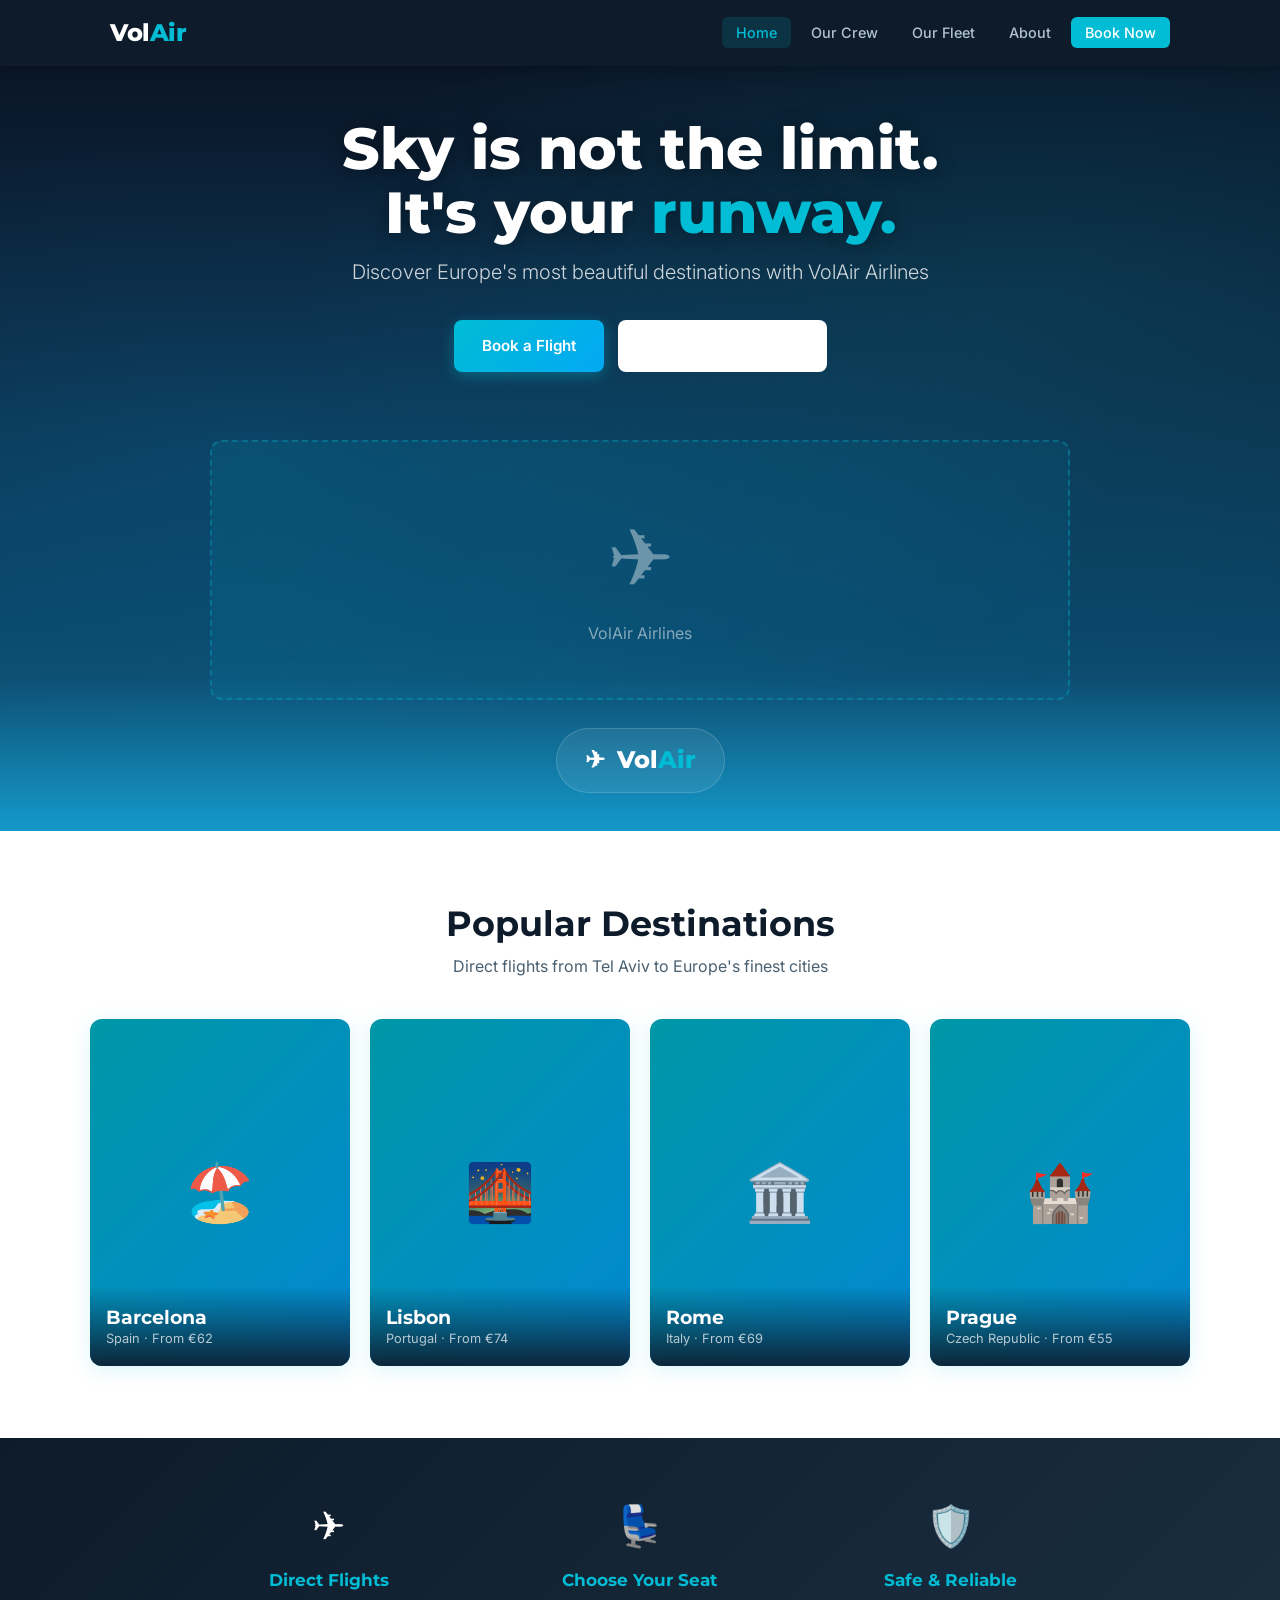
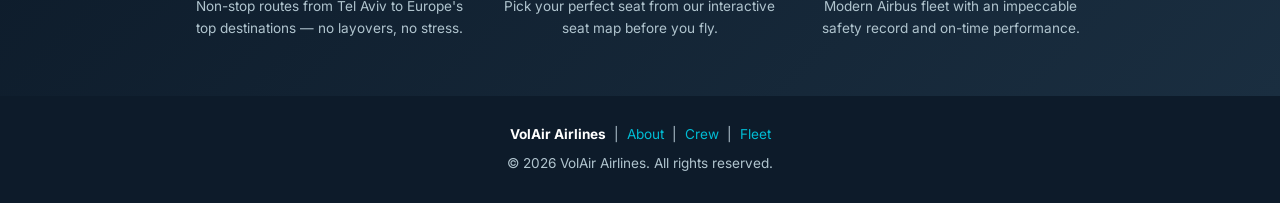
==== index.html @ 906c39c1 "Initial commit — VolAir Airlines web app Complete multi-page airline booking app: - index.html: home" ====
<!DOCTYPE html>
<html lang="en">
<head>
  <meta charset="UTF-8">
  <meta name="viewport" content="width=device-width, initial-scale=1.0">
  <title>VolAir Airlines — Fly Smart, Fly Free</title>
  <link rel="stylesheet" href="css/style.css">
</head>
<body data-page="index">

  <!-- HEADER -->
  <header class="site-header">
    <nav class="nav-inner">
      <a class="nav-logo" href="index.html">Vol<span>Air</span></a>
      <button class="nav-toggle" aria-label="Toggle menu">
        <span></span><span></span><span></span>
      </button>
      <ul class="nav-links">
        <li><a href="index.html" class="active">Home</a></li>
        <li><a href="crew.html">Our Crew</a></li>
        <li><a href="fleet.html">Our Fleet</a></li>
        <li><a href="about.html">About</a></li>
        <li><a href="flights.html" class="nav-book-btn">Book Now</a></li>
      </ul>
    </nav>
  </header>

  <main>
    <!-- HERO -->
    <section class="hero">
      <div class="hero-sky"></div>
      <div class="hero-clouds"></div>

      <div class="hero-content">
        <h1 class="hero-tagline">Sky is not the limit.<br>It's your <span class="accent">runway.</span></h1>
        <p class="hero-slogan">Discover Europe's most beautiful destinations with VolAir Airlines</p>
        <div class="hero-cta">
          <a href="flights.html" class="btn btn-primary">Book a Flight</a>
          <a href="#destinations" class="btn btn-secondary" style="border-color:rgba(255,255,255,0.4);color:#fff;">Explore Destinations</a>
        </div>
      </div>

      <!-- Hero plane image -->
      <div class="hero-plane-wrap">
        <img
          src="images/hero-plane.jpg"
          alt="VolAir Airlines aircraft in flight"
          class="hero-plane-img"
          onerror="this.style.display='none'; this.nextElementSibling.style.display='flex';"
        >
        <div class="hero-plane-placeholder" style="display:none;">
          <span>✈</span>
          <p style="font-size:1rem; color:rgba(255,255,255,0.5);">VolAir Airlines</p>
        </div>
      </div>

      <!-- Logo below plane -->
      <div class="hero-logo-wrap">
        <img
          src="images/logo.png"
          alt="VolAir Airlines logo"
          class="hero-logo-img"
          onerror="this.style.display='none'; this.nextElementSibling.style.display='inline-flex';"
        >
        <div class="hero-logo-placeholder" style="display:none;">
          <span>✈</span>
          <span>Vol<span class="logo-dot">Air</span></span>
        </div>
      </div>
    </section>

    <!-- DESTINATIONS -->
    <section class="destinations" id="destinations">
      <h2>Popular Destinations</h2>
      <p class="subtitle">Direct flights from Tel Aviv to Europe's finest cities</p>
      <div class="dest-grid">

        <!-- Barcelona -->
        <a href="flights.html" class="dest-card" data-dest="Barcelona">
          <img
            src="images/barcelona.jpg"
            alt="Barcelona, Spain"
            class="dest-img"
            onerror="this.style.display='none'; this.nextElementSibling.style.display='flex';"
          >
          <div class="dest-placeholder" style="display:none;">🏖️</div>
          <div class="dest-info">
            <h3>Barcelona</h3>
            <p>Spain · From €62</p>
          </div>
          <div class="dest-overlay">Book Now</div>
        </a>

        <!-- Lisbon -->
        <a href="flights.html" class="dest-card" data-dest="Lisbon">
          <img
            src="images/lisbon.jpg"
            alt="Lisbon, Portugal"
            class="dest-img"
            onerror="this.style.display='none'; this.nextElementSibling.style.display='flex';"
          >
          <div class="dest-placeholder" style="display:none;">🌉</div>
          <div class="dest-info">
            <h3>Lisbon</h3>
            <p>Portugal · From €74</p>
          </div>
          <div class="dest-overlay">Book Now</div>
        </a>

        <!-- Rome -->
        <a href="flights.html" class="dest-card" data-dest="Rome">
          <img
            src="images/rome.jpg"
            alt="Rome, Italy"
            class="dest-img"
            onerror="this.style.display='none'; this.nextElementSibling.style.display='flex';"
          >
          <div class="dest-placeholder" style="display:none;">🏛️</div>
          <div class="dest-info">
            <h3>Rome</h3>
            <p>Italy · From €69</p>
          </div>
          <div class="dest-overlay">Book Now</div>
        </a>

        <!-- Prague -->
        <a href="flights.html" class="dest-card" data-dest="Prague">
          <img
            src="images/prague.jpg"
            alt="Prague, Czech Republic"
            class="dest-img"
            onerror="this.style.display='none'; this.nextElementSibling.style.display='flex';"
          >
          <div class="dest-placeholder" style="display:none;">🏰</div>
          <div class="dest-info">
            <h3>Prague</h3>
            <p>Czech Republic · From €55</p>
          </div>
          <div class="dest-overlay">Book Now</div>
        </a>

      </div>
    </section>

    <!-- HIGHLIGHTS -->
    <section class="highlights">
      <div class="highlights-grid">
        <div class="highlight-item">
          <div class="highlight-icon">✈</div>
          <h3>Direct Flights</h3>
          <p>Non-stop routes from Tel Aviv to Europe's top destinations — no layovers, no stress.</p>
        </div>
        <div class="highlight-item">
          <div class="highlight-icon">💺</div>
          <h3>Choose Your Seat</h3>
          <p>Pick your perfect seat from our interactive seat map before you fly.</p>
        </div>
        <div class="highlight-item">
          <div class="highlight-icon">🛡️</div>
          <h3>Safe &amp; Reliable</h3>
          <p>Modern Airbus fleet with an impeccable safety record and on-time performance.</p>
        </div>
      </div>
    </section>
  </main>

  <!-- FOOTER -->
  <footer class="site-footer">
    <p><strong>VolAir Airlines</strong> &nbsp;|&nbsp; <a href="about.html">About</a> &nbsp;|&nbsp; <a href="crew.html">Crew</a> &nbsp;|&nbsp; <a href="fleet.html">Fleet</a></p>
    <p style="margin-top:8px;">© 2026 VolAir Airlines. All rights reserved.</p>
  </footer>

  <script src="js/app.js"></script>
</body>
</html>
---- css/style.css ----
/* ===========================
   VolAir Airlines — style.css
   =========================== */

/* ---------- Google Fonts ---------- */
@import url('https://fonts.googleapis.com/css2?family=Inter:wght@300;400;500;600&family=Montserrat:wght@600;700;800&display=swap');

/* ---------- CSS Variables ---------- */
:root {
  --turquoise: #00BCD4;
  --turquoise-dark: #0097A7;
  --lime: #8BC34A;
  --lime-dark: #689F38;
  --sky: #03A9F4;
  --sky-dark: #0288D1;
  --dark: #0D1B2A;
  --dark-2: #1A2E40;
  --mid: #4A6070;
  --light: #F0FAFF;
  --white: #FFFFFF;
  --grey: #E8F4F8;
  --grey-dark: #B0C4CE;
  --red: #E53935;
  --red-light: #FFCDD2;
  --green: #4CAF50;
  --green-light: #C8E6C9;
  --shadow: 0 4px 20px rgba(0,188,212,0.15);
  --shadow-lg: 0 8px 40px rgba(13,27,42,0.18);
  --radius: 12px;
  --radius-sm: 8px;
  --transition: 0.25s ease;
}

/* ---------- Reset & Base ---------- */
*, *::before, *::after { box-sizing: border-box; margin: 0; padding: 0; }

html { scroll-behavior: smooth; }

body {
  font-family: 'Inter', sans-serif;
  background: var(--light);
  color: var(--dark);
  line-height: 1.6;
  min-height: 100vh;
  display: flex;
  flex-direction: column;
}

main { flex: 1; }

h1, h2, h3, h4 {
  font-family: 'Montserrat', sans-serif;
  line-height: 1.2;
}

a { color: inherit; text-decoration: none; }

img {
  max-width: 100%;
  height: auto;
  display: block;
}

/* ---------- Utility ---------- */
.container {
  max-width: 1100px;
  margin: 0 auto;
  padding: 0 20px;
}

.sr-only {
  position: absolute;
  width: 1px;
  height: 1px;
  overflow: hidden;
  clip: rect(0,0,0,0);
}

/* ---------- Buttons ---------- */
.btn {
  display: inline-flex;
  align-items: center;
  justify-content: center;
  gap: 8px;
  padding: 12px 28px;
  border: none;
  border-radius: var(--radius-sm);
  font-family: 'Inter', sans-serif;
  font-size: 0.95rem;
  font-weight: 600;
  cursor: pointer;
  transition: all var(--transition);
  text-decoration: none;
}

.btn-primary {
  background: linear-gradient(135deg, var(--turquoise), var(--sky));
  color: var(--white);
  box-shadow: 0 4px 14px rgba(0,188,212,0.35);
}
.btn-primary:hover {
  transform: translateY(-2px);
  box-shadow: 0 6px 20px rgba(0,188,212,0.45);
}

.btn-secondary {
  background: var(--white);
  color: var(--turquoise);
  border: 2px solid var(--turquoise);
}
.btn-secondary:hover {
  background: var(--turquoise);
  color: var(--white);
}

.btn-lime {
  background: linear-gradient(135deg, var(--lime), #A5D65A);
  color: var(--white);
  box-shadow: 0 4px 14px rgba(139,195,74,0.35);
}
.btn-lime:hover {
  transform: translateY(-2px);
  box-shadow: 0 6px 20px rgba(139,195,74,0.45);
}

.btn-outline {
  background: transparent;
  color: var(--dark);
  border: 2px solid var(--grey-dark);
}
.btn-outline:hover {
  border-color: var(--turquoise);
  color: var(--turquoise);
}

.btn:disabled {
  opacity: 0.5;
  cursor: not-allowed;
  transform: none !important;
}

/* ---------- Header / Nav ---------- */
.site-header {
  background: var(--dark);
  position: sticky;
  top: 0;
  z-index: 100;
  box-shadow: 0 2px 12px rgba(0,0,0,0.3);
}

.nav-inner {
  display: flex;
  align-items: center;
  justify-content: space-between;
  padding: 14px 20px;
  max-width: 1100px;
  margin: 0 auto;
}

.nav-logo {
  font-family: 'Montserrat', sans-serif;
  font-size: 1.5rem;
  font-weight: 800;
  color: var(--white);
  letter-spacing: -0.5px;
}
.nav-logo span { color: var(--turquoise); }

.nav-links {
  display: flex;
  list-style: none;
  gap: 6px;
}
.nav-links a {
  color: var(--grey-dark);
  font-size: 0.9rem;
  font-weight: 500;
  padding: 7px 14px;
  border-radius: 6px;
  transition: all var(--transition);
}
.nav-links a:hover, .nav-links a.active {
  background: rgba(0,188,212,0.15);
  color: var(--turquoise);
}

.nav-book-btn {
  background: var(--turquoise);
  color: var(--white) !important;
  border-radius: 6px;
}
.nav-book-btn:hover {
  background: var(--turquoise-dark) !important;
  color: var(--white) !important;
}

/* Hamburger */
.nav-toggle {
  display: none;
  flex-direction: column;
  gap: 5px;
  cursor: pointer;
  padding: 6px;
  background: none;
  border: none;
}
.nav-toggle span {
  display: block;
  width: 24px;
  height: 2px;
  background: var(--white);
  border-radius: 2px;
  transition: all var(--transition);
}

@media (max-width: 768px) {
  .nav-toggle { display: flex; }
  .nav-links {
    display: none;
    flex-direction: column;
    position: absolute;
    top: 60px;
    left: 0; right: 0;
    background: var(--dark-2);
    padding: 16px 20px;
    gap: 4px;
  }
  .nav-links.open { display: flex; }
  .nav-links a { display: block; padding: 10px 14px; }
}

/* ---------- Footer ---------- */
.site-footer {
  background: var(--dark);
  color: var(--grey-dark);
  text-align: center;
  padding: 28px 20px;
  font-size: 0.85rem;
  margin-top: auto;
}
.site-footer a { color: var(--turquoise); }
.site-footer strong { color: var(--white); }

/* ---------- Page Header Banner ---------- */
.page-banner {
  background: linear-gradient(135deg, var(--dark) 0%, var(--dark-2) 60%, #0a2540 100%);
  padding: 48px 20px;
  text-align: center;
  color: var(--white);
  position: relative;
  overflow: hidden;
}
.page-banner::before {
  content: '';
  position: absolute;
  inset: 0;
  background: linear-gradient(135deg, rgba(0,188,212,0.1), rgba(3,169,244,0.08));
}
.page-banner h1 {
  font-size: clamp(1.8rem, 4vw, 2.8rem);
  position: relative;
}
.page-banner p {
  color: var(--grey-dark);
  margin-top: 8px;
  position: relative;
}

/* ---------- Breadcrumb ---------- */
.breadcrumb {
  display: flex;
  align-items: center;
  gap: 8px;
  padding: 14px 20px;
  max-width: 1100px;
  margin: 0 auto;
  font-size: 0.85rem;
  color: var(--mid);
}
.breadcrumb a { color: var(--turquoise); }
.breadcrumb .sep { color: var(--grey-dark); }

/* ---------- Card ---------- */
.card {
  background: var(--white);
  border-radius: var(--radius);
  box-shadow: var(--shadow);
  overflow: hidden;
}

/* ---------- Form Elements ---------- */
.form-group {
  display: flex;
  flex-direction: column;
  gap: 6px;
}
.form-group label {
  font-size: 0.85rem;
  font-weight: 600;
  color: var(--mid);
  text-transform: uppercase;
  letter-spacing: 0.5px;
}
.form-group input,
.form-group select {
  padding: 11px 14px;
  border: 2px solid var(--grey);
  border-radius: var(--radius-sm);
  font-family: 'Inter', sans-serif;
  font-size: 0.95rem;
  color: var(--dark);
  background: var(--white);
  transition: border-color var(--transition);
  width: 100%;
}
.form-group input:focus,
.form-group select:focus {
  outline: none;
  border-color: var(--turquoise);
  box-shadow: 0 0 0 3px rgba(0,188,212,0.12);
}

/* ---------- Progress Steps ---------- */
.progress-steps {
  display: flex;
  align-items: center;
  justify-content: center;
  padding: 20px;
  gap: 0;
  overflow-x: auto;
}
.step {
  display: flex;
  flex-direction: column;
  align-items: center;
  gap: 6px;
  min-width: 70px;
}
.step-dot {
  width: 32px;
  height: 32px;
  border-radius: 50%;
  background: var(--grey);
  color: var(--mid);
  display: flex;
  align-items: center;
  justify-content: center;
  font-size: 0.8rem;
  font-weight: 700;
  border: 2px solid var(--grey-dark);
  transition: all var(--transition);
}
.step.active .step-dot {
  background: var(--turquoise);
  color: var(--white);
  border-color: var(--turquoise);
  box-shadow: 0 0 0 4px rgba(0,188,212,0.2);
}
.step.done .step-dot {
  background: var(--lime);
  color: var(--white);
  border-color: var(--lime);
}
.step-label {
  font-size: 0.72rem;
  font-weight: 600;
  color: var(--mid);
  text-align: center;
  white-space: nowrap;
}
.step.active .step-label { color: var(--turquoise); }
.step.done .step-label { color: var(--lime-dark); }
.step-line {
  flex: 1;
  height: 2px;
  background: var(--grey);
  min-width: 20px;
  max-width: 60px;
  margin-bottom: 22px;
}
.step-line.done { background: var(--lime); }

/* ======================================
   INDEX PAGE
   ====================================== */

/* Hero */
.hero {
  position: relative;
  min-height: 85vh;
  display: flex;
  flex-direction: column;
  align-items: center;
  justify-content: center;
  overflow: hidden;
  background: linear-gradient(180deg, #0a1628 0%, #0d2b45 40%, #0a4a6e 80%, #0693C7 100%);
}

.hero-sky {
  position: absolute;
  inset: 0;
  background:
    radial-gradient(ellipse at 20% 50%, rgba(3,169,244,0.15) 0%, transparent 60%),
    radial-gradient(ellipse at 80% 30%, rgba(0,188,212,0.12) 0%, transparent 50%);
}

.hero-clouds {
  position: absolute;
  bottom: 0;
  left: 0; right: 0;
  height: 200px;
  background: linear-gradient(to top, rgba(255,255,255,0.06) 0%, transparent 100%);
}

.hero-content {
  position: relative;
  z-index: 2;
  text-align: center;
  padding: 40px 20px 20px;
}

.hero-tagline {
  font-family: 'Montserrat', sans-serif;
  font-size: clamp(2rem, 5vw, 3.6rem);
  font-weight: 800;
  color: var(--white);
  line-height: 1.1;
  text-shadow: 0 2px 20px rgba(0,0,0,0.4);
  margin-bottom: 12px;
}
.hero-tagline .accent { color: var(--turquoise); }

.hero-slogan {
  font-size: clamp(1rem, 2vw, 1.25rem);
  color: rgba(255,255,255,0.8);
  margin-bottom: 32px;
  font-weight: 300;
}

.hero-plane-wrap {
  position: relative;
  z-index: 2;
  width: 100%;
  max-width: 900px;
  margin: 0 auto;
  padding: 0 20px;
}

.hero-plane-img {
  width: 100%;
  max-height: 320px;
  object-fit: contain;
  filter: drop-shadow(0 20px 60px rgba(0,0,0,0.5));
  animation: float 6s ease-in-out infinite;
}

/* Placeholder when no image */
.hero-plane-placeholder {
  width: 100%;
  height: 260px;
  display: flex;
  flex-direction: column;
  align-items: center;
  justify-content: center;
  background: linear-gradient(135deg, rgba(0,188,212,0.1), rgba(3,169,244,0.05));
  border: 2px dashed rgba(0,188,212,0.3);
  border-radius: var(--radius);
  color: rgba(255,255,255,0.4);
  font-size: 5rem;
}

@keyframes float {
  0%, 100% { transform: translateY(0px); }
  50% { transform: translateY(-14px); }
}

.hero-logo-wrap {
  position: relative;
  z-index: 2;
  padding: 28px 20px;
  text-align: center;
}

.hero-logo-img {
  height: 70px;
  object-fit: contain;
  margin: 0 auto;
  filter: drop-shadow(0 4px 12px rgba(0,0,0,0.3));
}

.hero-logo-placeholder {
  display: inline-flex;
  align-items: center;
  gap: 12px;
  background: rgba(255,255,255,0.08);
  border: 1px solid rgba(255,255,255,0.15);
  border-radius: 50px;
  padding: 12px 28px;
  color: var(--white);
  font-family: 'Montserrat', sans-serif;
  font-size: 1.5rem;
  font-weight: 800;
}
.hero-logo-placeholder .logo-dot { color: var(--turquoise); }

.hero-cta {
  position: relative;
  z-index: 2;
  padding-bottom: 48px;
  display: flex;
  gap: 14px;
  flex-wrap: wrap;
  justify-content: center;
}

/* Destinations */
.destinations {
  padding: 72px 20px;
  background: var(--white);
}
.destinations h2 {
  text-align: center;
  font-size: clamp(1.6rem, 3vw, 2.2rem);
  margin-bottom: 8px;
}
.destinations .subtitle {
  text-align: center;
  color: var(--mid);
  margin-bottom: 40px;
}

.dest-grid {
  display: grid;
  grid-template-columns: repeat(4, 1fr);
  gap: 20px;
  max-width: 1100px;
  margin: 0 auto;
}

.dest-card {
  position: relative;
  border-radius: var(--radius);
  overflow: hidden;
  aspect-ratio: 3/4;
  cursor: pointer;
  transition: transform var(--transition);
  box-shadow: var(--shadow);
}
.dest-card:hover { transform: translateY(-6px) scale(1.02); }
.dest-card:hover .dest-overlay { opacity: 1; }

.dest-img {
  width: 100%;
  height: 100%;
  object-fit: cover;
  transition: transform 0.4s ease;
}
.dest-card:hover .dest-img { transform: scale(1.08); }

.dest-placeholder {
  width: 100%;
  height: 100%;
  display: flex;
  flex-direction: column;
  align-items: center;
  justify-content: center;
  gap: 12px;
  font-size: 3.5rem;
  background: linear-gradient(135deg, var(--turquoise-dark), var(--sky-dark));
}

.dest-info {
  position: absolute;
  bottom: 0;
  left: 0; right: 0;
  padding: 20px 16px 16px;
  background: linear-gradient(to top, rgba(13,27,42,0.9) 0%, transparent 100%);
  color: var(--white);
}
.dest-info h3 { font-size: 1.2rem; }
.dest-info p { font-size: 0.8rem; color: rgba(255,255,255,0.7); }

.dest-overlay {
  position: absolute;
  inset: 0;
  background: rgba(0,188,212,0.15);
  display: flex;
  align-items: center;
  justify-content: center;
  opacity: 0;
  transition: opacity var(--transition);
  font-size: 0.9rem;
  font-weight: 700;
  color: var(--white);
  letter-spacing: 1px;
  text-transform: uppercase;
}

@media (max-width: 768px) {
  .dest-grid {
    grid-template-columns: repeat(2, 1fr);
    gap: 14px;
  }
  .dest-card { aspect-ratio: 4/5; }
}

/* Highlights / Features strip */
.highlights {
  background: linear-gradient(135deg, var(--dark) 0%, var(--dark-2) 100%);
  padding: 56px 20px;
}
.highlights-grid {
  display: grid;
  grid-template-columns: repeat(3, 1fr);
  gap: 32px;
  max-width: 900px;
  margin: 0 auto;
  text-align: center;
}
.highlight-item { color: var(--white); }
.highlight-icon {
  font-size: 2.5rem;
  margin-bottom: 12px;
}
.highlight-item h3 {
  font-size: 1.05rem;
  margin-bottom: 6px;
  color: var(--turquoise);
}
.highlight-item p { font-size: 0.85rem; color: var(--grey-dark); }

@media (max-width: 768px) {
  .highlights-grid { grid-template-columns: 1fr; gap: 24px; }
}

/* ======================================
   FLIGHTS PAGE
   ====================================== */
.flights-wrap {
  padding: 40px 20px 60px;
}
.flights-form-card {
  background: var(--white);
  border-radius: var(--radius);
  box-shadow: var(--shadow-lg);
  max-width: 640px;
  margin: 0 auto;
  overflow: hidden;
}
.flights-form-header {
  background: linear-gradient(135deg, var(--dark), var(--dark-2));
  padding: 28px 32px;
  color: var(--white);
}
.flights-form-header h2 { font-size: 1.5rem; }
.flights-form-header p { color: var(--grey-dark); font-size: 0.9rem; margin-top: 4px; }

.flights-form-body { padding: 32px; }

/* Trip type toggle */
.trip-toggle {
  display: flex;
  background: var(--grey);
  border-radius: 8px;
  padding: 4px;
  gap: 0;
  margin-bottom: 28px;
}
.trip-btn {
  flex: 1;
  padding: 10px;
  border: none;
  background: none;
  border-radius: 6px;
  font-family: 'Inter', sans-serif;
  font-size: 0.9rem;
  font-weight: 600;
  color: var(--mid);
  cursor: pointer;
  transition: all var(--transition);
}
.trip-btn.active {
  background: var(--white);
  color: var(--turquoise);
  box-shadow: 0 2px 8px rgba(0,0,0,0.1);
}

.form-row {
  display: grid;
  grid-template-columns: 1fr 1fr;
  gap: 16px;
  margin-bottom: 20px;
}
.form-row.single { grid-template-columns: 1fr; }

.passengers-section h3 {
  font-size: 0.85rem;
  font-weight: 600;
  color: var(--mid);
  text-transform: uppercase;
  letter-spacing: 0.5px;
  margin-bottom: 14px;
}

.pax-row {
  display: flex;
  align-items: center;
  justify-content: space-between;
  padding: 12px 0;
  border-bottom: 1px solid var(--grey);
}
.pax-row:last-child { border-bottom: none; }
.pax-label { font-size: 0.95rem; font-weight: 500; }
.pax-label small { display: block; font-size: 0.8rem; font-weight: 400; color: var(--mid); }

.pax-counter {
  display: flex;
  align-items: center;
  gap: 12px;
}
.pax-btn {
  width: 32px;
  height: 32px;
  border-radius: 50%;
  border: 2px solid var(--turquoise);
  background: none;
  color: var(--turquoise);
  font-size: 1.1rem;
  font-weight: 700;
  cursor: pointer;
  display: flex;
  align-items: center;
  justify-content: center;
  transition: all var(--transition);
}
.pax-btn:hover { background: var(--turquoise); color: var(--white); }
.pax-count { font-size: 1.1rem; font-weight: 700; min-width: 24px; text-align: center; }

.route-row {
  display: grid;
  grid-template-columns: 1fr auto 1fr;
  gap: 12px;
  align-items: end;
  margin-bottom: 20px;
}
.swap-btn {
  width: 36px;
  height: 36px;
  border-radius: 50%;
  border: 2px solid var(--grey-dark);
  background: var(--white);
  cursor: pointer;
  display: flex;
  align-items: center;
  justify-content: center;
  font-size: 1rem;
  transition: all var(--transition);
  margin-bottom: 2px;
}
.swap-btn:hover { border-color: var(--turquoise); color: var(--turquoise); }

/* ======================================
   RESULTS PAGE
   ====================================== */
.results-wrap {
  padding: 32px 20px 60px;
  max-width: 860px;
  margin: 0 auto;
}
.results-summary-bar {
  background: var(--white);
  border-radius: var(--radius-sm);
  padding: 14px 20px;
  margin-bottom: 24px;
  display: flex;
  align-items: center;
  gap: 16px;
  flex-wrap: wrap;
  box-shadow: var(--shadow);
  font-size: 0.9rem;
  color: var(--mid);
}
.results-summary-bar strong { color: var(--dark); }

.flight-card {
  background: var(--white);
  border-radius: var(--radius);
  box-shadow: var(--shadow);
  margin-bottom: 20px;
  overflow: hidden;
  border: 2px solid transparent;
  transition: border-color var(--transition), box-shadow var(--transition);
}
.flight-card.selected {
  border-color: var(--turquoise);
  box-shadow: 0 4px 24px rgba(0,188,212,0.2);
}

.flight-main {
  padding: 20px 24px;
  display: grid;
  grid-template-columns: 1fr auto 1fr auto;
  align-items: center;
  gap: 12px;
}
.flight-time { text-align: center; }
.flight-time .time {
  font-size: 1.6rem;
  font-weight: 700;
  font-family: 'Montserrat', sans-serif;
}
.flight-time .city { font-size: 0.8rem; color: var(--mid); }
.flight-time .airport { font-size: 0.85rem; font-weight: 600; color: var(--dark); }

.flight-path {
  flex: 1;
  display: flex;
  flex-direction: column;
  align-items: center;
  gap: 4px;
  padding: 0 8px;
}
.flight-path .duration { font-size: 0.8rem; color: var(--mid); }
.flight-path .line {
  width: 100%;
  height: 2px;
  background: linear-gradient(to right, var(--turquoise), var(--sky));
  border-radius: 2px;
  position: relative;
}
.flight-path .line::after {
  content: '✈';
  position: absolute;
  top: 50%;
  left: 50%;
  transform: translate(-50%, -60%);
  font-size: 0.9rem;
  color: var(--turquoise);
  background: var(--white);
  padding: 0 4px;
}
.flight-path .stops { font-size: 0.75rem; color: var(--lime-dark); font-weight: 600; }

.flight-price-box {
  text-align: right;
}
.flight-price-box .price {
  font-size: 1.8rem;
  font-weight: 800;
  color: var(--turquoise);
  font-family: 'Montserrat', sans-serif;
}
.flight-price-box .price-label { font-size: 0.75rem; color: var(--mid); }
.flight-price-box .flight-num { font-size: 0.8rem; color: var(--mid); margin-top: 4px; }

.flight-extras {
  border-top: 1px solid var(--grey);
  padding: 16px 24px;
  display: flex;
  gap: 20px;
  flex-wrap: wrap;
  background: var(--light);
}
.extra-option {
  display: flex;
  align-items: center;
  gap: 8px;
  cursor: pointer;
  font-size: 0.88rem;
  font-weight: 500;
}
.extra-option input[type=checkbox] {
  accent-color: var(--turquoise);
  width: 16px;
  height: 16px;
  cursor: pointer;
}
.extra-price { color: var(--lime-dark); font-weight: 700; }

.flight-footer {
  padding: 14px 24px;
  display: flex;
  align-items: center;
  justify-content: space-between;
  border-top: 1px solid var(--grey);
}
.flight-total { font-size: 1rem; }
.flight-total strong { color: var(--turquoise); font-size: 1.2rem; }

.results-nav {
  display: flex;
  justify-content: space-between;
  align-items: center;
  margin-top: 32px;
  gap: 12px;
}

@media (max-width: 600px) {
  .flight-main {
    grid-template-columns: 1fr 1fr;
    grid-template-rows: auto auto;
  }
  .flight-path { display: none; }
  .flight-price-box { text-align: left; }
}

/* ======================================
   SEATS PAGE
   ====================================== */
.seats-wrap {
  padding: 32px 20px 60px;
  max-width: 900px;
  margin: 0 auto;
}
.seats-layout {
  display: grid;
  grid-template-columns: 1fr 280px;
  gap: 28px;
  align-items: start;
}
@media (max-width: 768px) {
  .seats-layout { grid-template-columns: 1fr; }
}

.seat-map-card {
  background: var(--white);
  border-radius: var(--radius);
  box-shadow: var(--shadow);
  padding: 24px;
}
.seat-map-card h3 {
  text-align: center;
  margin-bottom: 20px;
  font-size: 1rem;
  color: var(--mid);
  text-transform: uppercase;
  letter-spacing: 1px;
}

.plane-nose {
  width: 80px;
  height: 40px;
  background: linear-gradient(135deg, var(--turquoise), var(--sky));
  border-radius: 50% 50% 0 0;
  margin: 0 auto 8px;
  display: flex;
  align-items: center;
  justify-content: center;
  color: white;
  font-size: 1.3rem;
}

.seat-legend {
  display: flex;
  gap: 16px;
  justify-content: center;
  margin-bottom: 20px;
  flex-wrap: wrap;
}
.legend-item {
  display: flex;
  align-items: center;
  gap: 6px;
  font-size: 0.8rem;
  font-weight: 500;
}
.legend-dot {
  width: 16px;
  height: 16px;
  border-radius: 4px;
}
.legend-dot.available { background: var(--green); }
.legend-dot.taken { background: var(--red); }
.legend-dot.selected { background: var(--turquoise); }

.seat-columns-header {
  display: grid;
  grid-template-columns: 30px repeat(3, 34px) 24px repeat(3, 34px);
  gap: 4px;
  margin-bottom: 6px;
  justify-content: center;
}
.col-label {
  text-align: center;
  font-size: 0.75rem;
  font-weight: 700;
  color: var(--mid);
}

.seat-rows {
  display: flex;
  flex-direction: column;
  gap: 6px;
  align-items: center;
}
.seat-row {
  display: grid;
  grid-template-columns: 30px repeat(3, 34px) 24px repeat(3, 34px);
  gap: 4px;
  align-items: center;
}
.row-num {
  font-size: 0.75rem;
  font-weight: 700;
  color: var(--mid);
  text-align: center;
}
.aisle { width: 24px; }

.seat {
  width: 34px;
  height: 34px;
  border-radius: 6px 6px 4px 4px;
  border: none;
  cursor: pointer;
  font-size: 0.7rem;
  font-weight: 700;
  transition: all var(--transition);
  position: relative;
}
.seat::after {
  content: '';
  position: absolute;
  bottom: -3px;
  left: 4px; right: 4px;
  height: 4px;
  border-radius: 0 0 3px 3px;
  background: rgba(0,0,0,0.15);
}
.seat.available {
  background: var(--green);
  color: var(--white);
}
.seat.available:hover {
  background: var(--lime-dark);
  transform: scale(1.12);
}
.seat.taken {
  background: var(--red-light);
  color: var(--red);
  cursor: not-allowed;
}
.seat.selected {
  background: var(--turquoise);
  color: var(--white);
  box-shadow: 0 0 0 3px rgba(0,188,212,0.35);
  transform: scale(1.1);
}

.seats-sidebar {
  display: flex;
  flex-direction: column;
  gap: 16px;
}
.seats-info-card {
  background: var(--white);
  border-radius: var(--radius);
  box-shadow: var(--shadow);
  padding: 20px;
}
.seats-info-card h3 {
  font-size: 1rem;
  margin-bottom: 14px;
  color: var(--dark);
}
.seats-counter {
  font-size: 2rem;
  font-weight: 800;
  color: var(--turquoise);
  font-family: 'Montserrat', sans-serif;
  text-align: center;
  margin: 8px 0;
}
.seats-counter-label { text-align: center; font-size: 0.8rem; color: var(--mid); }

.selected-list { list-style: none; margin-top: 12px; }
.selected-list li {
  display: flex;
  justify-content: space-between;
  padding: 6px 0;
  font-size: 0.88rem;
  border-bottom: 1px solid var(--grey);
  color: var(--mid);
}
.selected-list li strong { color: var(--dark); }

.seats-nav {
  display: flex;
  justify-content: space-between;
  gap: 12px;
  margin-top: 4px;
}

/* ======================================
   SUMMARY PAGE
   ====================================== */
.summary-wrap {
  padding: 32px 20px 60px;
  max-width: 760px;
  margin: 0 auto;
}
.summary-card {
  background: var(--white);
  border-radius: var(--radius);
  box-shadow: var(--shadow);
  overflow: hidden;
  margin-bottom: 24px;
}
.summary-section {
  padding: 20px 24px;
  border-bottom: 1px solid var(--grey);
}
.summary-section:last-child { border-bottom: none; }
.summary-section h3 {
  font-size: 0.8rem;
  text-transform: uppercase;
  letter-spacing: 1px;
  color: var(--turquoise);
  margin-bottom: 14px;
}
.summary-row {
  display: flex;
  justify-content: space-between;
  align-items: center;
  padding: 7px 0;
  font-size: 0.9rem;
  border-bottom: 1px solid var(--grey);
}
.summary-row:last-child { border-bottom: none; }
.summary-row .label { color: var(--mid); }
.summary-row .value { font-weight: 600; color: var(--dark); }
.summary-total-row {
  display: flex;
  justify-content: space-between;
  padding: 16px 24px;
  background: linear-gradient(135deg, var(--dark), var(--dark-2));
  color: var(--white);
}
.summary-total-row .label { font-size: 1rem; font-weight: 600; }
.summary-total-row .value {
  font-size: 1.5rem;
  font-weight: 800;
  color: var(--turquoise);
  font-family: 'Montserrat', sans-serif;
}

.contact-form {
  background: var(--white);
  border-radius: var(--radius);
  box-shadow: var(--shadow);
  padding: 24px;
  margin-bottom: 24px;
}
.contact-form h3 {
  font-size: 1.1rem;
  margin-bottom: 20px;
}
.contact-form .form-row {
  display: grid;
  grid-template-columns: 1fr 1fr;
  gap: 16px;
}

.summary-nav {
  display: flex;
  justify-content: space-between;
  gap: 12px;
}

/* ======================================
   PAYMENT PAGE
   ====================================== */
.payment-wrap {
  padding: 32px 20px 60px;
  max-width: 640px;
  margin: 0 auto;
}
.payment-methods {
  display: grid;
  grid-template-columns: repeat(3, 1fr);
  gap: 14px;
  margin-bottom: 28px;
}
.payment-method-card {
  background: var(--white);
  border: 2px solid var(--grey);
  border-radius: var(--radius);
  padding: 20px 16px;
  text-align: center;
  cursor: pointer;
  transition: all var(--transition);
  box-shadow: var(--shadow);
}
.payment-method-card:hover {
  border-color: var(--turquoise);
  transform: translateY(-3px);
}
.payment-method-card.selected {
  border-color: var(--turquoise);
  background: rgba(0,188,212,0.04);
  box-shadow: 0 4px 20px rgba(0,188,212,0.2);
}
.payment-method-icon {
  font-size: 2.4rem;
  margin-bottom: 8px;
}
.payment-method-name {
  font-size: 0.85rem;
  font-weight: 700;
  color: var(--dark);
}
.payment-method-sub {
  font-size: 0.72rem;
  color: var(--mid);
  margin-top: 2px;
}

.card-form {
  background: var(--white);
  border-radius: var(--radius);
  box-shadow: var(--shadow);
  padding: 24px;
  margin-bottom: 24px;
  display: none;
}
.card-form.visible { display: block; }

.card-visual {
  background: linear-gradient(135deg, var(--dark), var(--dark-2));
  border-radius: var(--radius);
  padding: 24px;
  margin-bottom: 20px;
  color: var(--white);
  position: relative;
  overflow: hidden;
  min-height: 140px;
}
.card-visual::before {
  content: '';
  position: absolute;
  top: -30px; right: -30px;
  width: 160px; height: 160px;
  border-radius: 50%;
  background: rgba(0,188,212,0.15);
}
.card-visual::after {
  content: '';
  position: absolute;
  bottom: -40px; left: -20px;
  width: 140px; height: 140px;
  border-radius: 50%;
  background: rgba(3,169,244,0.1);
}
.card-chip {
  width: 36px;
  height: 26px;
  background: linear-gradient(135deg, #D4A017, #F5C842);
  border-radius: 4px;
  margin-bottom: 24px;
  position: relative;
  z-index: 1;
}
.card-number-display {
  font-family: 'Montserrat', sans-serif;
  font-size: 1.1rem;
  letter-spacing: 4px;
  margin-bottom: 16px;
  position: relative;
  z-index: 1;
  color: rgba(255,255,255,0.9);
}
.card-details-row {
  display: flex;
  justify-content: space-between;
  font-size: 0.75rem;
  color: rgba(255,255,255,0.6);
  position: relative;
  z-index: 1;
}
.card-details-row .val { color: var(--white); font-weight: 600; font-size: 0.85rem; }

.card-fields {
  display: grid;
  grid-template-columns: 1fr 1fr;
  gap: 14px;
}
.card-fields .full { grid-column: 1 / -1; }

@media (max-width: 600px) {
  .payment-methods { grid-template-columns: 1fr; }
  .card-fields { grid-template-columns: 1fr; }
}

.paypal-form, .digital-pay-form {
  background: var(--white);
  border-radius: var(--radius);
  box-shadow: var(--shadow);
  padding: 32px 24px;
  text-align: center;
  margin-bottom: 24px;
  display: none;
}
.paypal-form.visible, .digital-pay-form.visible { display: block; }
.paypal-form p, .digital-pay-form p { color: var(--mid); margin-bottom: 20px; }

.pay-btn-wrap {
  margin-top: 4px;
}
.order-total-bar {
  background: linear-gradient(135deg, var(--dark), var(--dark-2));
  border-radius: var(--radius);
  padding: 16px 24px;
  display: flex;
  justify-content: space-between;
  align-items: center;
  color: var(--white);
  margin-bottom: 20px;
}
.order-total-bar .amount {
  font-family: 'Montserrat', sans-serif;
  font-size: 1.6rem;
  font-weight: 800;
  color: var(--turquoise);
}

/* ======================================
   CONFIRMATION PAGE
   ====================================== */
.confirmation-wrap {
  padding: 32px 20px 60px;
  max-width: 720px;
  margin: 0 auto;
}
.confirm-hero {
  text-align: center;
  padding: 40px 20px;
  background: linear-gradient(135deg, var(--dark), var(--dark-2));
  border-radius: var(--radius);
  color: var(--white);
  margin-bottom: 28px;
  box-shadow: var(--shadow-lg);
  position: relative;
  overflow: hidden;
}
.confirm-hero::before {
  content: '';
  position: absolute;
  top: -60px; right: -60px;
  width: 220px; height: 220px;
  border-radius: 50%;
  background: rgba(0,188,212,0.1);
}
.confirm-check {
  width: 80px;
  height: 80px;
  border-radius: 50%;
  background: linear-gradient(135deg, var(--lime), var(--lime-dark));
  display: flex;
  align-items: center;
  justify-content: center;
  font-size: 2.4rem;
  margin: 0 auto 20px;
  box-shadow: 0 4px 20px rgba(139,195,74,0.4);
  animation: popIn 0.5s cubic-bezier(0.175, 0.885, 0.32, 1.275);
}
@keyframes popIn {
  0% { transform: scale(0); opacity: 0; }
  100% { transform: scale(1); opacity: 1; }
}
.confirm-hero h1 { font-size: 2rem; margin-bottom: 8px; }
.confirm-hero p { color: rgba(255,255,255,0.7); }
.booking-ref {
  display: inline-block;
  background: rgba(0,188,212,0.15);
  border: 1px solid rgba(0,188,212,0.4);
  border-radius: 6px;
  padding: 8px 20px;
  font-family: 'Montserrat', sans-serif;
  font-size: 1.3rem;
  font-weight: 800;
  color: var(--turquoise);
  margin-top: 12px;
  letter-spacing: 3px;
}

.confirm-details {
  background: var(--white);
  border-radius: var(--radius);
  box-shadow: var(--shadow);
  overflow: hidden;
  margin-bottom: 24px;
}

.confirm-actions {
  display: flex;
  gap: 14px;
  justify-content: center;
  flex-wrap: wrap;
}

/* ======================================
   CREW PAGE
   ====================================== */
.crew-wrap {
  padding: 48px 20px 60px;
  max-width: 1100px;
  margin: 0 auto;
}
.crew-hero-images {
  display: grid;
  grid-template-columns: 1fr 1fr;
  gap: 20px;
  margin-bottom: 48px;
}
.crew-hero-img-wrap {
  border-radius: var(--radius);
  overflow: hidden;
  aspect-ratio: 4/3;
  box-shadow: var(--shadow);
  position: relative;
}
.crew-hero-img-wrap img,
.crew-hero-img-wrap .img-placeholder {
  width: 100%;
  height: 100%;
  object-fit: cover;
}
.img-placeholder {
  display: flex;
  flex-direction: column;
  align-items: center;
  justify-content: center;
  gap: 12px;
  font-size: 4rem;
  color: var(--white);
}
.img-placeholder p {
  font-size: 0.9rem;
  font-weight: 600;
  color: rgba(255,255,255,0.8);
}
.crew-img-gradient-1 {
  background: linear-gradient(135deg, var(--turquoise-dark), var(--sky-dark));
}
.crew-img-gradient-2 {
  background: linear-gradient(135deg, var(--dark), var(--dark-2));
}
.img-caption {
  position: absolute;
  bottom: 0; left: 0; right: 0;
  padding: 16px;
  background: linear-gradient(to top, rgba(0,0,0,0.7) 0%, transparent 100%);
  color: var(--white);
  font-size: 0.9rem;
  font-weight: 600;
}

.crew-intro {
  max-width: 720px;
  margin: 0 auto 48px;
  text-align: center;
}
.crew-intro h2 { font-size: 1.8rem; margin-bottom: 12px; }
.crew-intro p { color: var(--mid); line-height: 1.8; }

.crew-grid {
  display: grid;
  grid-template-columns: repeat(3, 1fr);
  gap: 24px;
  margin-bottom: 48px;
}
.crew-card {
  background: var(--white);
  border-radius: var(--radius);
  box-shadow: var(--shadow);
  overflow: hidden;
  text-align: center;
  transition: transform var(--transition);
}
.crew-card:hover { transform: translateY(-4px); }
.crew-avatar {
  width: 100%;
  height: 160px;
  display: flex;
  align-items: center;
  justify-content: center;
  font-size: 4rem;
}
.crew-card-body { padding: 16px; }
.crew-card-body h3 { font-size: 1rem; margin-bottom: 4px; }
.crew-card-body p { font-size: 0.85rem; color: var(--mid); margin-bottom: 8px; }
.crew-role-badge {
  display: inline-block;
  padding: 3px 10px;
  border-radius: 20px;
  font-size: 0.75rem;
  font-weight: 700;
  background: rgba(0,188,212,0.1);
  color: var(--turquoise-dark);
}

.crew-values {
  background: linear-gradient(135deg, var(--dark), var(--dark-2));
  border-radius: var(--radius);
  padding: 40px;
  color: var(--white);
}
.crew-values h2 { margin-bottom: 24px; font-size: 1.5rem; }
.values-grid {
  display: grid;
  grid-template-columns: repeat(2, 1fr);
  gap: 20px;
}
.value-item { display: flex; gap: 14px; align-items: flex-start; }
.value-icon { font-size: 1.8rem; }
.value-item h4 { margin-bottom: 4px; color: var(--turquoise); }
.value-item p { font-size: 0.85rem; color: var(--grey-dark); }

@media (max-width: 768px) {
  .crew-hero-images { grid-template-columns: 1fr; }
  .crew-grid { grid-template-columns: 1fr 1fr; }
  .values-grid { grid-template-columns: 1fr; }
}
@media (max-width: 500px) {
  .crew-grid { grid-template-columns: 1fr; }
}

/* ======================================
   FLEET PAGE
   ====================================== */
.fleet-wrap {
  padding: 48px 20px 60px;
  max-width: 1100px;
  margin: 0 auto;
}
.fleet-aircraft {
  margin-bottom: 60px;
}
.fleet-aircraft-grid {
  display: grid;
  grid-template-columns: 1.2fr 1fr;
  gap: 32px;
  align-items: center;
  margin-bottom: 48px;
}
.fleet-aircraft-grid.reverse { direction: rtl; }
.fleet-aircraft-grid.reverse > * { direction: ltr; }

.fleet-img-wrap {
  border-radius: var(--radius);
  overflow: hidden;
  aspect-ratio: 16/9;
  box-shadow: var(--shadow-lg);
}
.fleet-img-wrap img,
.fleet-img-wrap .img-placeholder { width: 100%; height: 100%; object-fit: cover; }

.fleet-info h2 { font-size: 2rem; margin-bottom: 8px; }
.fleet-model-tag {
  display: inline-block;
  background: rgba(0,188,212,0.1);
  color: var(--turquoise-dark);
  border: 1px solid rgba(0,188,212,0.3);
  border-radius: 4px;
  padding: 3px 10px;
  font-size: 0.8rem;
  font-weight: 700;
  margin-bottom: 16px;
  text-transform: uppercase;
}
.fleet-info p { color: var(--mid); line-height: 1.8; margin-bottom: 20px; }

.fleet-specs {
  display: grid;
  grid-template-columns: 1fr 1fr;
  gap: 10px;
}
.spec-item {
  background: var(--grey);
  border-radius: var(--radius-sm);
  padding: 10px 14px;
}
.spec-item .spec-val {
  font-family: 'Montserrat', sans-serif;
  font-size: 1.1rem;
  font-weight: 700;
  color: var(--turquoise);
}
.spec-item .spec-label { font-size: 0.75rem; color: var(--mid); }

.fleet-divider {
  height: 2px;
  background: linear-gradient(to right, var(--turquoise), transparent);
  margin-bottom: 48px;
  border-radius: 2px;
}

@media (max-width: 768px) {
  .fleet-aircraft-grid { grid-template-columns: 1fr; }
  .fleet-aircraft-grid.reverse { direction: ltr; }
}

/* ======================================
   ABOUT PAGE
   ====================================== */
.about-wrap {
  padding: 48px 20px 60px;
  max-width: 960px;
  margin: 0 auto;
}
.about-intro {
  display: grid;
  grid-template-columns: 1fr 1fr;
  gap: 48px;
  align-items: center;
  margin-bottom: 64px;
}
.about-intro-text h2 { font-size: 2rem; margin-bottom: 16px; }
.about-intro-text p { color: var(--mid); line-height: 1.9; margin-bottom: 14px; }
.about-stat-col { display: flex; flex-direction: column; gap: 20px; }
.about-stat {
  background: var(--white);
  border-radius: var(--radius);
  box-shadow: var(--shadow);
  padding: 20px 24px;
  border-left: 4px solid var(--turquoise);
}
.about-stat .num {
  font-family: 'Montserrat', sans-serif;
  font-size: 2.2rem;
  font-weight: 800;
  color: var(--turquoise);
}
.about-stat .stat-label { font-size: 0.85rem; color: var(--mid); margin-top: 2px; }

.about-mission {
  background: linear-gradient(135deg, var(--dark), var(--dark-2));
  border-radius: var(--radius);
  padding: 48px;
  color: var(--white);
  text-align: center;
  margin-bottom: 64px;
}
.about-mission h2 { font-size: 1.8rem; margin-bottom: 16px; }
.about-mission p { color: rgba(255,255,255,0.75); max-width: 600px; margin: 0 auto; line-height: 1.9; }

.timeline {
  margin-bottom: 64px;
}
.timeline h2 { font-size: 1.6rem; margin-bottom: 32px; text-align: center; }
.timeline-list {
  position: relative;
  padding-left: 40px;
}
.timeline-list::before {
  content: '';
  position: absolute;
  left: 14px;
  top: 8px; bottom: 8px;
  width: 3px;
  background: linear-gradient(to bottom, var(--turquoise), var(--sky));
  border-radius: 2px;
}
.timeline-item {
  position: relative;
  margin-bottom: 28px;
  padding-left: 20px;
}
.timeline-item::before {
  content: '';
  position: absolute;
  left: -26px;
  top: 8px;
  width: 12px; height: 12px;
  border-radius: 50%;
  background: var(--turquoise);
  border: 3px solid var(--white);
  box-shadow: 0 0 0 2px var(--turquoise);
}
.timeline-year {
  font-family: 'Montserrat', sans-serif;
  font-size: 0.8rem;
  font-weight: 800;
  color: var(--turquoise);
  text-transform: uppercase;
  letter-spacing: 1px;
  margin-bottom: 4px;
}
.timeline-item h4 { font-size: 1rem; margin-bottom: 4px; }
.timeline-item p { font-size: 0.88rem; color: var(--mid); }

.about-values {
  display: grid;
  grid-template-columns: repeat(3, 1fr);
  gap: 20px;
}
.about-value-card {
  background: var(--white);
  border-radius: var(--radius);
  box-shadow: var(--shadow);
  padding: 24px;
  text-align: center;
  transition: transform var(--transition);
}
.about-value-card:hover { transform: translateY(-4px); }
.about-value-icon { font-size: 2.5rem; margin-bottom: 12px; }
.about-value-card h3 { font-size: 1rem; margin-bottom: 8px; }
.about-value-card p { font-size: 0.85rem; color: var(--mid); }

@media (max-width: 768px) {
  .about-intro { grid-template-columns: 1fr; }
  .about-mission { padding: 32px 24px; }
  .about-values { grid-template-columns: 1fr; }
}

/* ======================================
   PRINT STYLES
   ====================================== */
@media print {
  .site-header,
  .site-footer,
  .confirm-actions,
  .breadcrumb,
  .progress-steps {
    display: none !important;
  }
  body { background: white; }
  .confirm-hero { box-shadow: none; }
  .confirm-details { box-shadow: none; }
}

/* ======================================
   RESPONSIVE TWEAKS
   ====================================== */
@media (max-width: 768px) {
  .flights-form-body { padding: 20px; }
  .form-row { grid-template-columns: 1fr; }
  .route-row { grid-template-columns: 1fr 36px 1fr; }
  .contact-form .form-row { grid-template-columns: 1fr; }
}
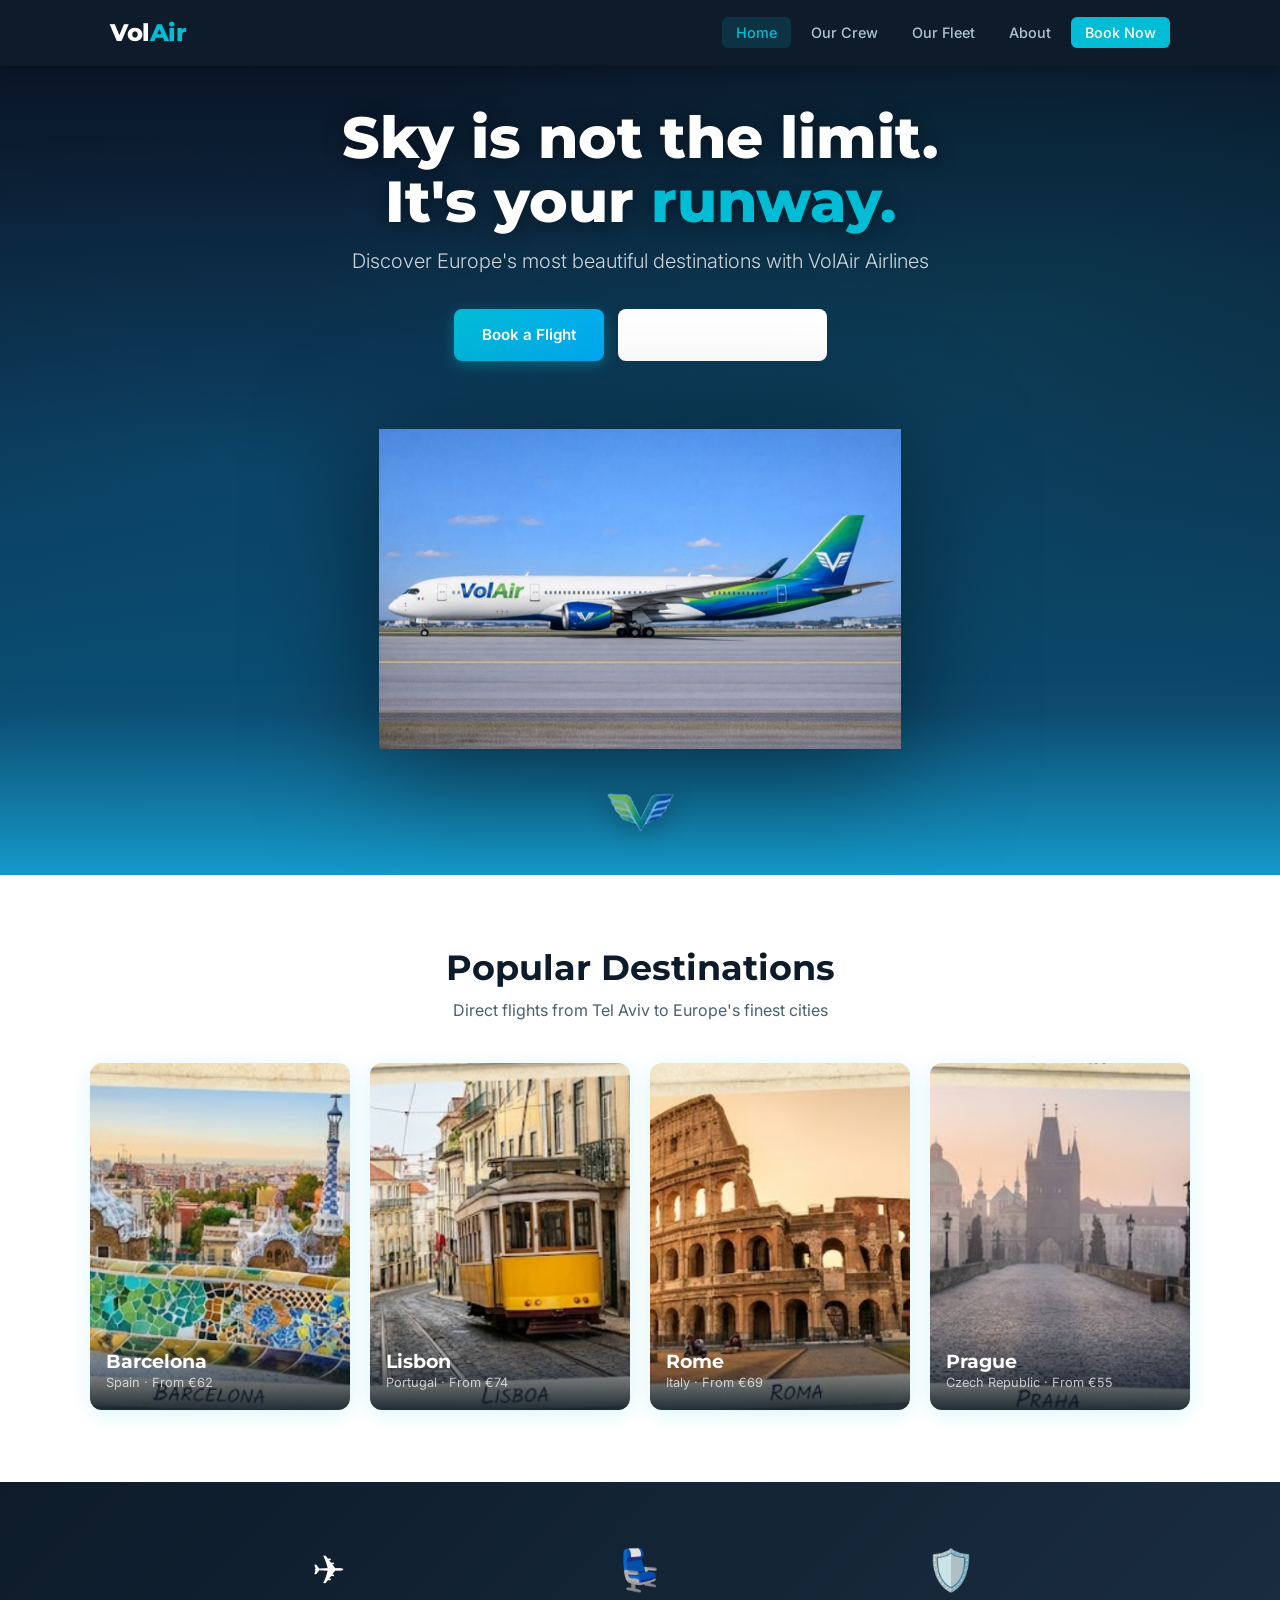
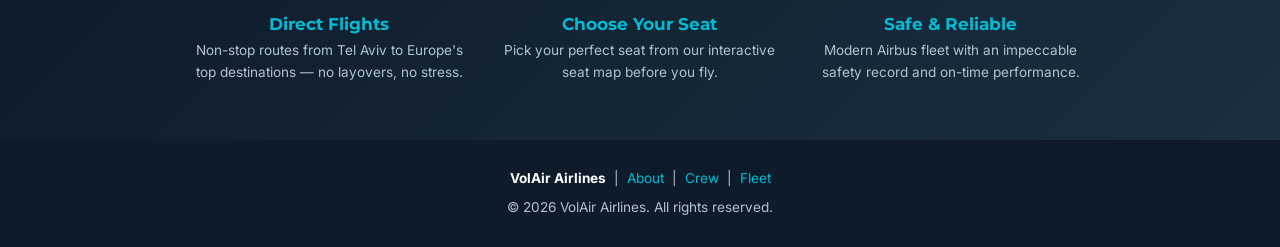
==== commit d275f63f: "Add all destination, crew, and fleet images + fix file extensions in HTML Co-Authored-By: Claude Son" ====
--- a/index.html
+++ b/index.html
@@ -94,7 +94,7 @@
         <!-- Lisbon -->
         <a href="flights.html" class="dest-card" data-dest="Lisbon">
           <img
-            src="images/lisbon.jpg"
+            src="images/lisbon.png"
             alt="Lisbon, Portugal"
             class="dest-img"
             onerror="this.style.display='none'; this.nextElementSibling.style.display='flex';"
@@ -110,7 +110,7 @@
         <!-- Rome -->
         <a href="flights.html" class="dest-card" data-dest="Rome">
           <img
-            src="images/rome.jpg"
+            src="images/rome.png"
             alt="Rome, Italy"
             class="dest-img"
             onerror="this.style.display='none'; this.nextElementSibling.style.display='flex';"
@@ -126,7 +126,7 @@
         <!-- Prague -->
         <a href="flights.html" class="dest-card" data-dest="Prague">
           <img
-            src="images/prague.jpg"
+            src="images/prague.png"
             alt="Prague, Czech Republic"
             class="dest-img"
             onerror="this.style.display='none'; this.nextElementSibling.style.display='flex';"
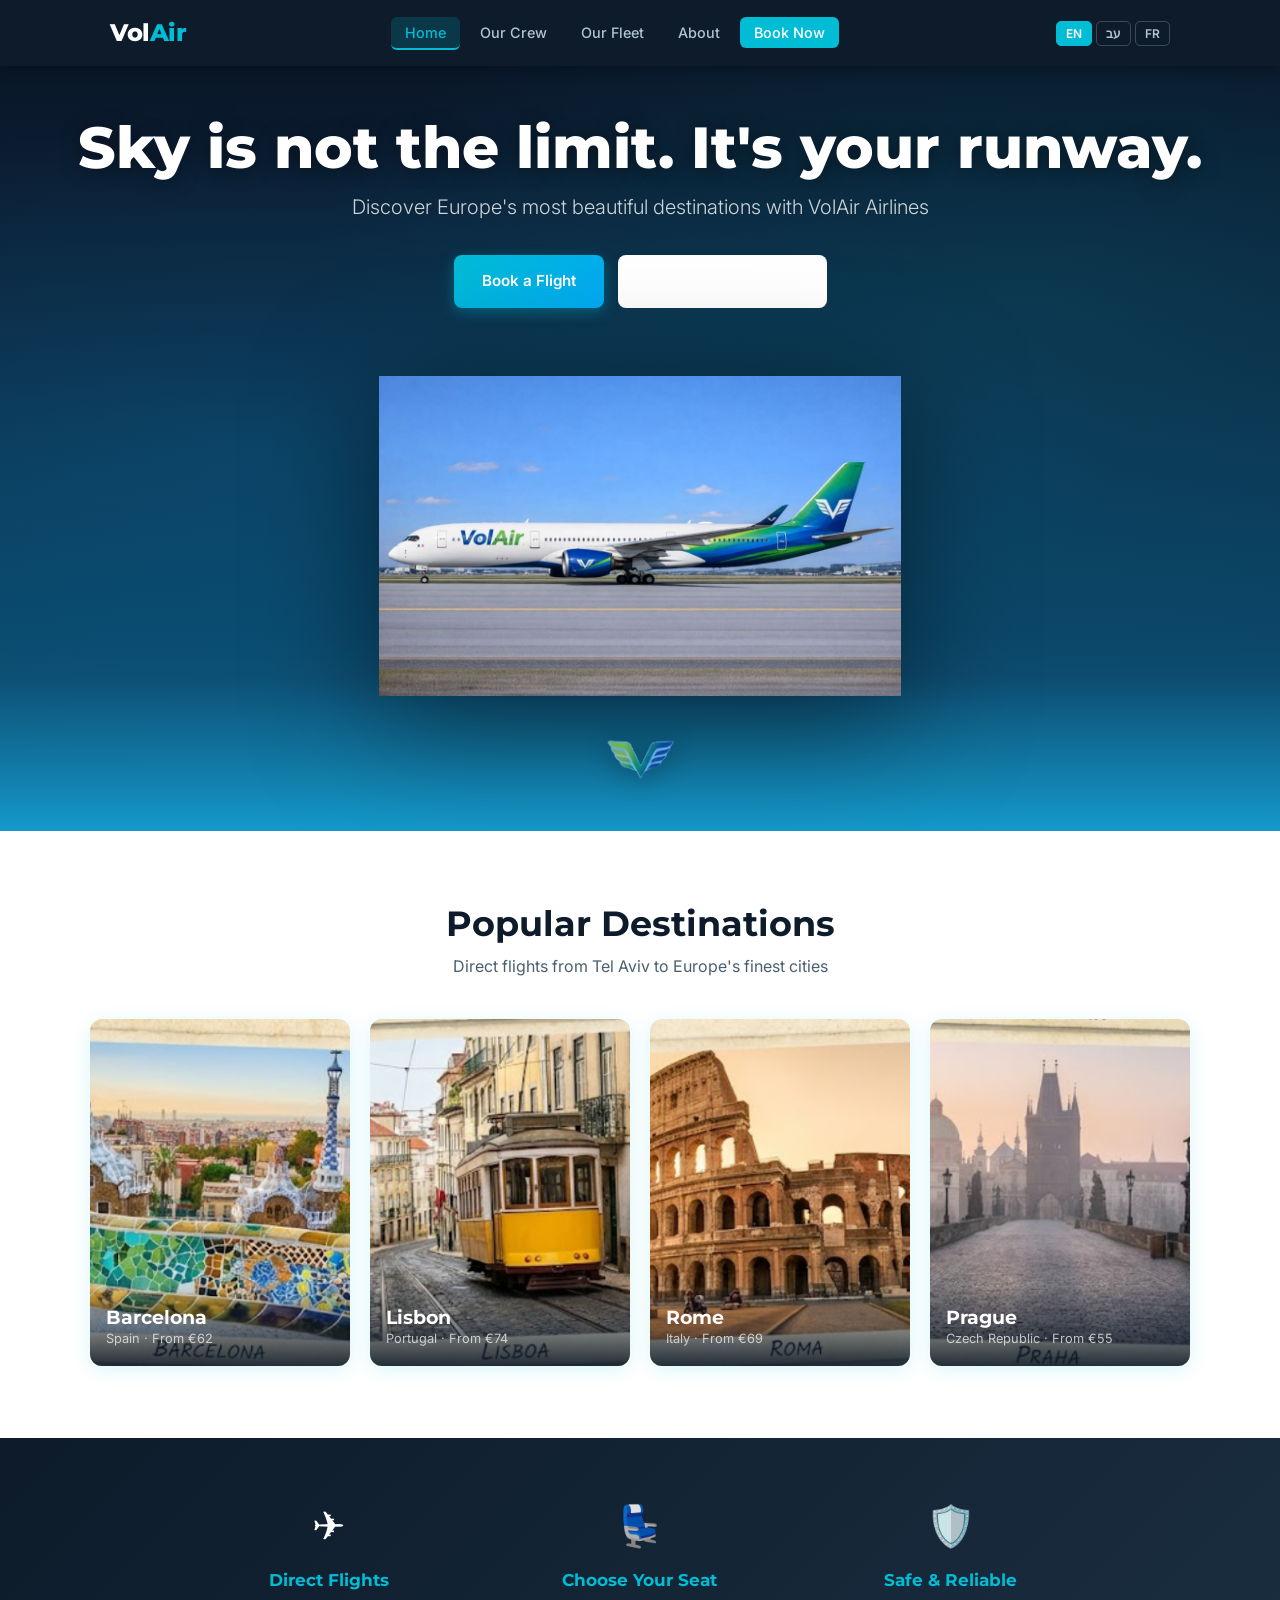
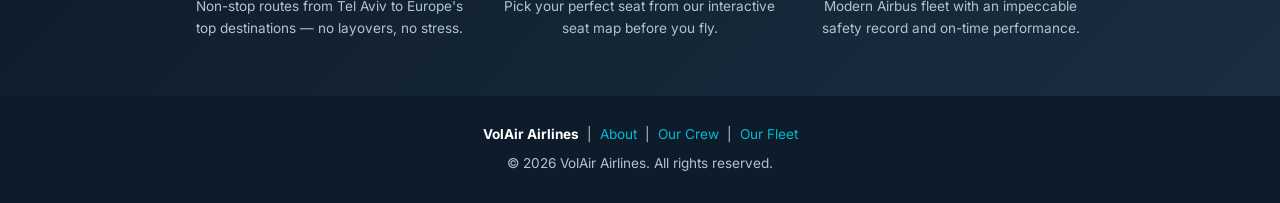
==== commit 62e916a6: "Add i18n (EN/HE/FR), language switcher, RTL support, and UI data-i18n attributes - Full translations" ====
--- a/index.html
+++ b/index.html
@@ -16,12 +16,17 @@
         <span></span><span></span><span></span>
       </button>
       <ul class="nav-links">
-        <li><a href="index.html" class="active">Home</a></li>
-        <li><a href="crew.html">Our Crew</a></li>
-        <li><a href="fleet.html">Our Fleet</a></li>
-        <li><a href="about.html">About</a></li>
-        <li><a href="flights.html" class="nav-book-btn">Book Now</a></li>
+        <li><a href="index.html" class="active" data-i18n="nav.home">Home</a></li>
+        <li><a href="crew.html" data-i18n="nav.crew">Our Crew</a></li>
+        <li><a href="fleet.html" data-i18n="nav.fleet">Our Fleet</a></li>
+        <li><a href="about.html" data-i18n="nav.about">About</a></li>
+        <li><a href="flights.html" class="nav-book-btn" data-i18n="nav.book">Book Now</a></li>
       </ul>
+      <div class="lang-switcher">
+        <button class="lang-btn" data-lang="en">EN</button>
+        <button class="lang-btn" data-lang="he">עב</button>
+        <button class="lang-btn" data-lang="fr">FR</button>
+      </div>
     </nav>
   </header>
 
@@ -32,11 +37,11 @@
       <div class="hero-clouds"></div>
 
       <div class="hero-content">
-        <h1 class="hero-tagline">Sky is not the limit.<br>It's your <span class="accent">runway.</span></h1>
-        <p class="hero-slogan">Discover Europe's most beautiful destinations with VolAir Airlines</p>
+        <h1 class="hero-tagline" data-i18n="index.tagline">Sky is not the limit. It's your runway.</h1>
+        <p class="hero-slogan" data-i18n="index.slogan">Discover Europe's most beautiful destinations with VolAir Airlines</p>
         <div class="hero-cta">
-          <a href="flights.html" class="btn btn-primary">Book a Flight</a>
-          <a href="#destinations" class="btn btn-secondary" style="border-color:rgba(255,255,255,0.4);color:#fff;">Explore Destinations</a>
+          <a href="flights.html" class="btn btn-primary" data-i18n="index.bookFlight">Book a Flight</a>
+          <a href="#destinations" class="btn btn-secondary" style="border-color:rgba(255,255,255,0.4);color:#fff;" data-i18n="index.explore">Explore Destinations</a>
         </div>
       </div>
 
@@ -71,8 +76,8 @@
 
     <!-- DESTINATIONS -->
     <section class="destinations" id="destinations">
-      <h2>Popular Destinations</h2>
-      <p class="subtitle">Direct flights from Tel Aviv to Europe's finest cities</p>
+      <h2 data-i18n="index.popular">Popular Destinations</h2>
+      <p class="subtitle" data-i18n="index.subtitle">Direct flights from Tel Aviv to Europe's finest cities</p>
       <div class="dest-grid">
 
         <!-- Barcelona -->
@@ -147,18 +152,18 @@
       <div class="highlights-grid">
         <div class="highlight-item">
           <div class="highlight-icon">✈</div>
-          <h3>Direct Flights</h3>
-          <p>Non-stop routes from Tel Aviv to Europe's top destinations — no layovers, no stress.</p>
+          <h3 data-i18n="index.direct">Direct Flights</h3>
+          <p data-i18n="index.directDesc">Non-stop routes from Tel Aviv to Europe's top destinations — no layovers, no stress.</p>
         </div>
         <div class="highlight-item">
           <div class="highlight-icon">💺</div>
-          <h3>Choose Your Seat</h3>
-          <p>Pick your perfect seat from our interactive seat map before you fly.</p>
+          <h3 data-i18n="index.seat">Choose Your Seat</h3>
+          <p data-i18n="index.seatDesc">Pick your perfect seat from our interactive seat map before you fly.</p>
         </div>
         <div class="highlight-item">
           <div class="highlight-icon">🛡️</div>
-          <h3>Safe &amp; Reliable</h3>
-          <p>Modern Airbus fleet with an impeccable safety record and on-time performance.</p>
+          <h3 data-i18n="index.safe">Safe &amp; Reliable</h3>
+          <p data-i18n="index.safeDesc">Modern Airbus fleet with an impeccable safety record and on-time performance.</p>
         </div>
       </div>
     </section>
@@ -166,8 +171,8 @@
 
   <!-- FOOTER -->
   <footer class="site-footer">
-    <p><strong>VolAir Airlines</strong> &nbsp;|&nbsp; <a href="about.html">About</a> &nbsp;|&nbsp; <a href="crew.html">Crew</a> &nbsp;|&nbsp; <a href="fleet.html">Fleet</a></p>
-    <p style="margin-top:8px;">© 2026 VolAir Airlines. All rights reserved.</p>
+    <p><strong>VolAir Airlines</strong> &nbsp;|&nbsp; <a href="about.html" data-i18n="nav.about">About</a> &nbsp;|&nbsp; <a href="crew.html" data-i18n="nav.crew">Our Crew</a> &nbsp;|&nbsp; <a href="fleet.html" data-i18n="nav.fleet">Our Fleet</a></p>
+    <p style="margin-top:8px;" data-i18n="footer.rights">© 2026 VolAir Airlines. All rights reserved.</p>
   </footer>
 
   <script src="js/app.js"></script>
--- a/css/style.css
+++ b/css/style.css
@@ -29,6 +29,10 @@
   --radius: 12px;
   --radius-sm: 8px;
   --transition: 0.25s ease;
+  /* Layout widths */
+  --max-narrow: 660px;
+  --max-content: 880px;
+  --max-wide: 1100px;
 }
 
 /* ---------- Reset & Base ---------- */
@@ -38,6 +42,7 @@
 
 body {
   font-family: 'Inter', sans-serif;
+  font-weight: 400;
   background: var(--light);
   color: var(--dark);
   line-height: 1.6;
@@ -139,6 +144,21 @@
   transform: none !important;
 }
 
+/* ---------- Focus Rings (Accessibility) ---------- */
+button:focus-visible,
+a:focus-visible,
+input:focus-visible,
+select:focus-visible,
+.lang-btn:focus-visible,
+.trip-btn:focus-visible {
+  outline: 3px solid var(--turquoise);
+  outline-offset: 2px;
+}
+.seat:focus-visible {
+  outline: 3px solid var(--turquoise);
+  outline-offset: 1px;
+}
+
 /* ---------- Header / Nav ---------- */
 .site-header {
   background: var(--dark);
@@ -179,9 +199,14 @@
   border-radius: 6px;
   transition: all var(--transition);
 }
-.nav-links a:hover, .nav-links a.active {
-  background: rgba(0,188,212,0.15);
+.nav-links a:hover {
+  background: rgba(0,188,212,0.12);
   color: var(--turquoise);
+}
+.nav-links a.active {
+  background: rgba(0,188,212,0.18);
+  color: var(--turquoise);
+  border-bottom: 2px solid var(--turquoise);
 }
 
 .nav-book-btn {
@@ -193,6 +218,46 @@
   background: var(--turquoise-dark) !important;
   color: var(--white) !important;
 }
+
+/* ---------- Language Switcher ---------- */
+.lang-switcher {
+  display: flex;
+  gap: 4px;
+  align-items: center;
+  margin-left: 12px;
+}
+.lang-btn {
+  background: transparent;
+  border: 1px solid rgba(255,255,255,0.2);
+  color: var(--grey-dark);
+  font-size: 0.75rem;
+  font-weight: 600;
+  padding: 4px 9px;
+  border-radius: 5px;
+  cursor: pointer;
+  transition: all var(--transition);
+  font-family: 'Inter', sans-serif;
+}
+.lang-btn:hover { border-color: var(--turquoise); color: var(--white); }
+.lang-btn.active { background: var(--turquoise); border-color: var(--turquoise); color: var(--white); }
+
+/* ---------- RTL Support (Hebrew) ---------- */
+[dir="rtl"] .nav-inner { flex-direction: row-reverse; }
+[dir="rtl"] .nav-links { flex-direction: row-reverse; }
+[dir="rtl"] .lang-switcher { margin-left: 0; margin-right: 12px; }
+[dir="rtl"] .route-row { flex-direction: row-reverse; }
+[dir="rtl"] .form-row { flex-direction: row-reverse; }
+[dir="rtl"] .pax-row { flex-direction: row-reverse; }
+[dir="rtl"] .pax-label { text-align: right; }
+[dir="rtl"] .flight-main { flex-direction: row-reverse; }
+[dir="rtl"] .seats-layout { flex-direction: row-reverse; }
+[dir="rtl"] .highlights-grid { direction: rtl; }
+[dir="rtl"] .summary-row { flex-direction: row-reverse; }
+[dir="rtl"] .results-nav { flex-direction: row-reverse; }
+[dir="rtl"] .seats-nav { flex-direction: row-reverse; }
+[dir="rtl"] .confirm-actions { flex-direction: row-reverse; }
+[dir="rtl"] .payment-methods { flex-direction: row-reverse; }
+[dir="rtl"] body { font-family: 'Arial', 'Helvetica', sans-serif; }
 
 /* Hamburger */
 .nav-toggle {
@@ -243,7 +308,7 @@
 
 /* ---------- Page Header Banner ---------- */
 .page-banner {
-  background: linear-gradient(135deg, var(--dark) 0%, var(--dark-2) 60%, #0a2540 100%);
+  background: linear-gradient(135deg, var(--dark) 0%, var(--dark-2) 60%, var(--dark-2) 100%);
   padding: 48px 20px;
   text-align: center;
   color: var(--white);
@@ -299,7 +364,7 @@
   font-weight: 600;
   color: var(--mid);
   text-transform: uppercase;
-  letter-spacing: 0.5px;
+  letter-spacing: 0.7px;
 }
 .form-group input,
 .form-group select {
@@ -366,7 +431,9 @@
   font-weight: 600;
   color: var(--mid);
   text-align: center;
-  white-space: nowrap;
+  white-space: normal;
+  word-break: break-word;
+  max-width: 64px;
 }
 .step.active .step-label { color: var(--turquoise); }
 .step.done .step-label { color: var(--lime-dark); }
@@ -375,7 +442,6 @@
   height: 2px;
   background: var(--grey);
   min-width: 20px;
-  max-width: 60px;
   margin-bottom: 22px;
 }
 .step-line.done { background: var(--lime); }
@@ -444,6 +510,33 @@
   max-width: 900px;
   margin: 0 auto;
   padding: 0 20px;
+  overflow: visible;
+}
+
+/* Contrail trails behind the engines */
+.hero-plane-wrap::before,
+.hero-plane-wrap::after {
+  content: '';
+  position: absolute;
+  bottom: 28%;
+  height: 3px;
+  border-radius: 100px;
+  opacity: 0;
+  animation: flyIn 1.4s cubic-bezier(0.22, 1, 0.36, 1) 0.1s forwards,
+             contrailFade 2s ease-out 1.5s forwards;
+  pointer-events: none;
+}
+.hero-plane-wrap::before {
+  left: -120%;
+  width: 55%;
+  background: linear-gradient(to right, transparent, rgba(255,255,255,0.55));
+  bottom: 33%;
+}
+.hero-plane-wrap::after {
+  left: -120%;
+  width: 55%;
+  background: linear-gradient(to right, transparent, rgba(255,255,255,0.45));
+  bottom: 27%;
 }
 
 .hero-plane-img {
@@ -451,7 +544,10 @@
   max-height: 320px;
   object-fit: contain;
   filter: drop-shadow(0 20px 60px rgba(0,0,0,0.5));
-  animation: float 6s ease-in-out infinite;
+  transform-origin: center center;
+  animation:
+    flyIn 1.4s cubic-bezier(0.22, 1, 0.36, 1) forwards,
+    cruise 7s ease-in-out 1.4s infinite;
 }
 
 /* Placeholder when no image */
@@ -469,9 +565,26 @@
   font-size: 5rem;
 }
 
-@keyframes float {
-  0%, 100% { transform: translateY(0px); }
-  50% { transform: translateY(-14px); }
+/* Plane flies in from left on page load */
+@keyframes flyIn {
+  0%   { opacity: 0; transform: translateX(-18%) translateY(30px) rotate(-3deg) scale(0.92); }
+  60%  { opacity: 1; transform: translateX(2%)  translateY(-8px)  rotate(1.5deg) scale(1.02); }
+  100% { opacity: 1; transform: translateX(0)   translateY(0)     rotate(0deg)   scale(1); }
+}
+
+/* Continuous idle cruise: gentle float + subtle banking */
+@keyframes cruise {
+  0%   { transform: translateY(0px)   rotate(0deg); }
+  20%  { transform: translateY(-10px) rotate(0.8deg); }
+  50%  { transform: translateY(-18px) rotate(0deg); }
+  80%  { transform: translateY(-10px) rotate(-0.8deg); }
+  100% { transform: translateY(0px)   rotate(0deg); }
+}
+
+/* Contrails fade out after fly-in */
+@keyframes contrailFade {
+  0%   { opacity: 0.7; }
+  100% { opacity: 0; }
 }
 
 .hero-logo-wrap {
@@ -546,7 +659,7 @@
   transition: transform var(--transition);
   box-shadow: var(--shadow);
 }
-.dest-card:hover { transform: translateY(-6px) scale(1.02); }
+.dest-card:hover { transform: translateY(-6px) scale(1.02); box-shadow: var(--shadow-lg); }
 .dest-card:hover .dest-overlay { opacity: 1; }
 
 .dest-img {
@@ -601,7 +714,7 @@
     grid-template-columns: repeat(2, 1fr);
     gap: 14px;
   }
-  .dest-card { aspect-ratio: 4/5; }
+  .dest-card { aspect-ratio: 3/4; }
 }
 
 /* Highlights / Features strip */
@@ -643,7 +756,7 @@
   background: var(--white);
   border-radius: var(--radius);
   box-shadow: var(--shadow-lg);
-  max-width: 640px;
+  max-width: var(--max-narrow);
   margin: 0 auto;
   overflow: hidden;
 }
@@ -698,7 +811,7 @@
   font-weight: 600;
   color: var(--mid);
   text-transform: uppercase;
-  letter-spacing: 0.5px;
+  letter-spacing: 0.7px;
   margin-bottom: 14px;
 }
 
@@ -764,7 +877,7 @@
    ====================================== */
 .results-wrap {
   padding: 32px 20px 60px;
-  max-width: 860px;
+  max-width: var(--max-content);
   margin: 0 auto;
 }
 .results-summary-bar {
@@ -789,7 +902,11 @@
   margin-bottom: 20px;
   overflow: hidden;
   border: 2px solid transparent;
-  transition: border-color var(--transition), box-shadow var(--transition);
+  transition: border-color var(--transition), box-shadow var(--transition), transform var(--transition);
+}
+.flight-card:hover {
+  transform: translateY(-2px);
+  box-shadow: var(--shadow-lg);
 }
 .flight-card.selected {
   border-color: var(--turquoise);
@@ -909,7 +1026,7 @@
    ====================================== */
 .seats-wrap {
   padding: 32px 20px 60px;
-  max-width: 900px;
+  max-width: var(--max-content);
   margin: 0 auto;
 }
 .seats-layout {
@@ -934,7 +1051,7 @@
   font-size: 1rem;
   color: var(--mid);
   text-transform: uppercase;
-  letter-spacing: 1px;
+  letter-spacing: 0.7px;
 }
 
 .plane-nose {
@@ -975,7 +1092,7 @@
 
 .seat-columns-header {
   display: grid;
-  grid-template-columns: 30px repeat(3, 34px) 24px repeat(3, 34px);
+  grid-template-columns: 30px repeat(3, 40px) 24px repeat(3, 40px);
   gap: 4px;
   margin-bottom: 6px;
   justify-content: center;
@@ -995,7 +1112,7 @@
 }
 .seat-row {
   display: grid;
-  grid-template-columns: 30px repeat(3, 34px) 24px repeat(3, 34px);
+  grid-template-columns: 30px repeat(3, 40px) 24px repeat(3, 40px);
   gap: 4px;
   align-items: center;
 }
@@ -1008,8 +1125,8 @@
 .aisle { width: 24px; }
 
 .seat {
-  width: 34px;
-  height: 34px;
+  width: 40px;
+  height: 40px;
   border-radius: 6px 6px 4px 4px;
   border: none;
   cursor: pointer;
@@ -1096,7 +1213,7 @@
    ====================================== */
 .summary-wrap {
   padding: 32px 20px 60px;
-  max-width: 760px;
+  max-width: var(--max-content);
   margin: 0 auto;
 }
 .summary-card {
@@ -1114,7 +1231,7 @@
 .summary-section h3 {
   font-size: 0.8rem;
   text-transform: uppercase;
-  letter-spacing: 1px;
+  letter-spacing: 0.7px;
   color: var(--turquoise);
   margin-bottom: 14px;
 }
@@ -1172,7 +1289,7 @@
    ====================================== */
 .payment-wrap {
   padding: 32px 20px 60px;
-  max-width: 640px;
+  max-width: var(--max-narrow);
   margin: 0 auto;
 }
 .payment-methods {
@@ -1282,7 +1399,7 @@
 .card-fields {
   display: grid;
   grid-template-columns: 1fr 1fr;
-  gap: 14px;
+  gap: 16px;
 }
 .card-fields .full { grid-column: 1 / -1; }
 
@@ -1328,7 +1445,7 @@
    ====================================== */
 .confirmation-wrap {
   padding: 32px 20px 60px;
-  max-width: 720px;
+  max-width: var(--max-narrow);
   margin: 0 auto;
 }
 .confirm-hero {
@@ -1616,7 +1733,7 @@
   margin-bottom: 64px;
 }
 .about-intro-text h2 { font-size: 2rem; margin-bottom: 16px; }
-.about-intro-text p { color: var(--mid); line-height: 1.9; margin-bottom: 14px; }
+.about-intro-text p { color: var(--mid); line-height: 1.7; margin-bottom: 14px; }
 .about-stat-col { display: flex; flex-direction: column; gap: 20px; }
 .about-stat {
   background: var(--white);
@@ -1642,7 +1759,7 @@
   margin-bottom: 64px;
 }
 .about-mission h2 { font-size: 1.8rem; margin-bottom: 16px; }
-.about-mission p { color: rgba(255,255,255,0.75); max-width: 600px; margin: 0 auto; line-height: 1.9; }
+.about-mission p { color: rgba(255,255,255,0.75); max-width: 600px; margin: 0 auto; line-height: 1.7; }
 
 .timeline {
   margin-bottom: 64px;
@@ -1733,8 +1850,30 @@
    RESPONSIVE TWEAKS
    ====================================== */
 @media (max-width: 768px) {
+  /* Hero */
+  .hero { min-height: 65vh; }
+  .hero-plane-img { max-height: 220px; }
+
+  /* Forms */
   .flights-form-body { padding: 20px; }
   .form-row { grid-template-columns: 1fr; }
   .route-row { grid-template-columns: 1fr 36px 1fr; }
   .contact-form .form-row { grid-template-columns: 1fr; }
-}
+
+  /* Seat map — scale down for mobile */
+  .seat-columns-header {
+    grid-template-columns: 22px repeat(3, 30px) 16px repeat(3, 30px);
+  }
+  .seat-row {
+    grid-template-columns: 22px repeat(3, 30px) 16px repeat(3, 30px);
+  }
+  .seat { width: 30px; height: 30px; font-size: 0.6rem; }
+  .aisle { width: 16px; }
+
+  /* Progress steps — smaller on mobile */
+  .step-label { font-size: 0.62rem; max-width: 52px; }
+  .step { min-width: 52px; }
+
+  /* Fleet specs */
+  .fleet-specs { grid-template-columns: 1fr 1fr; }
+}
